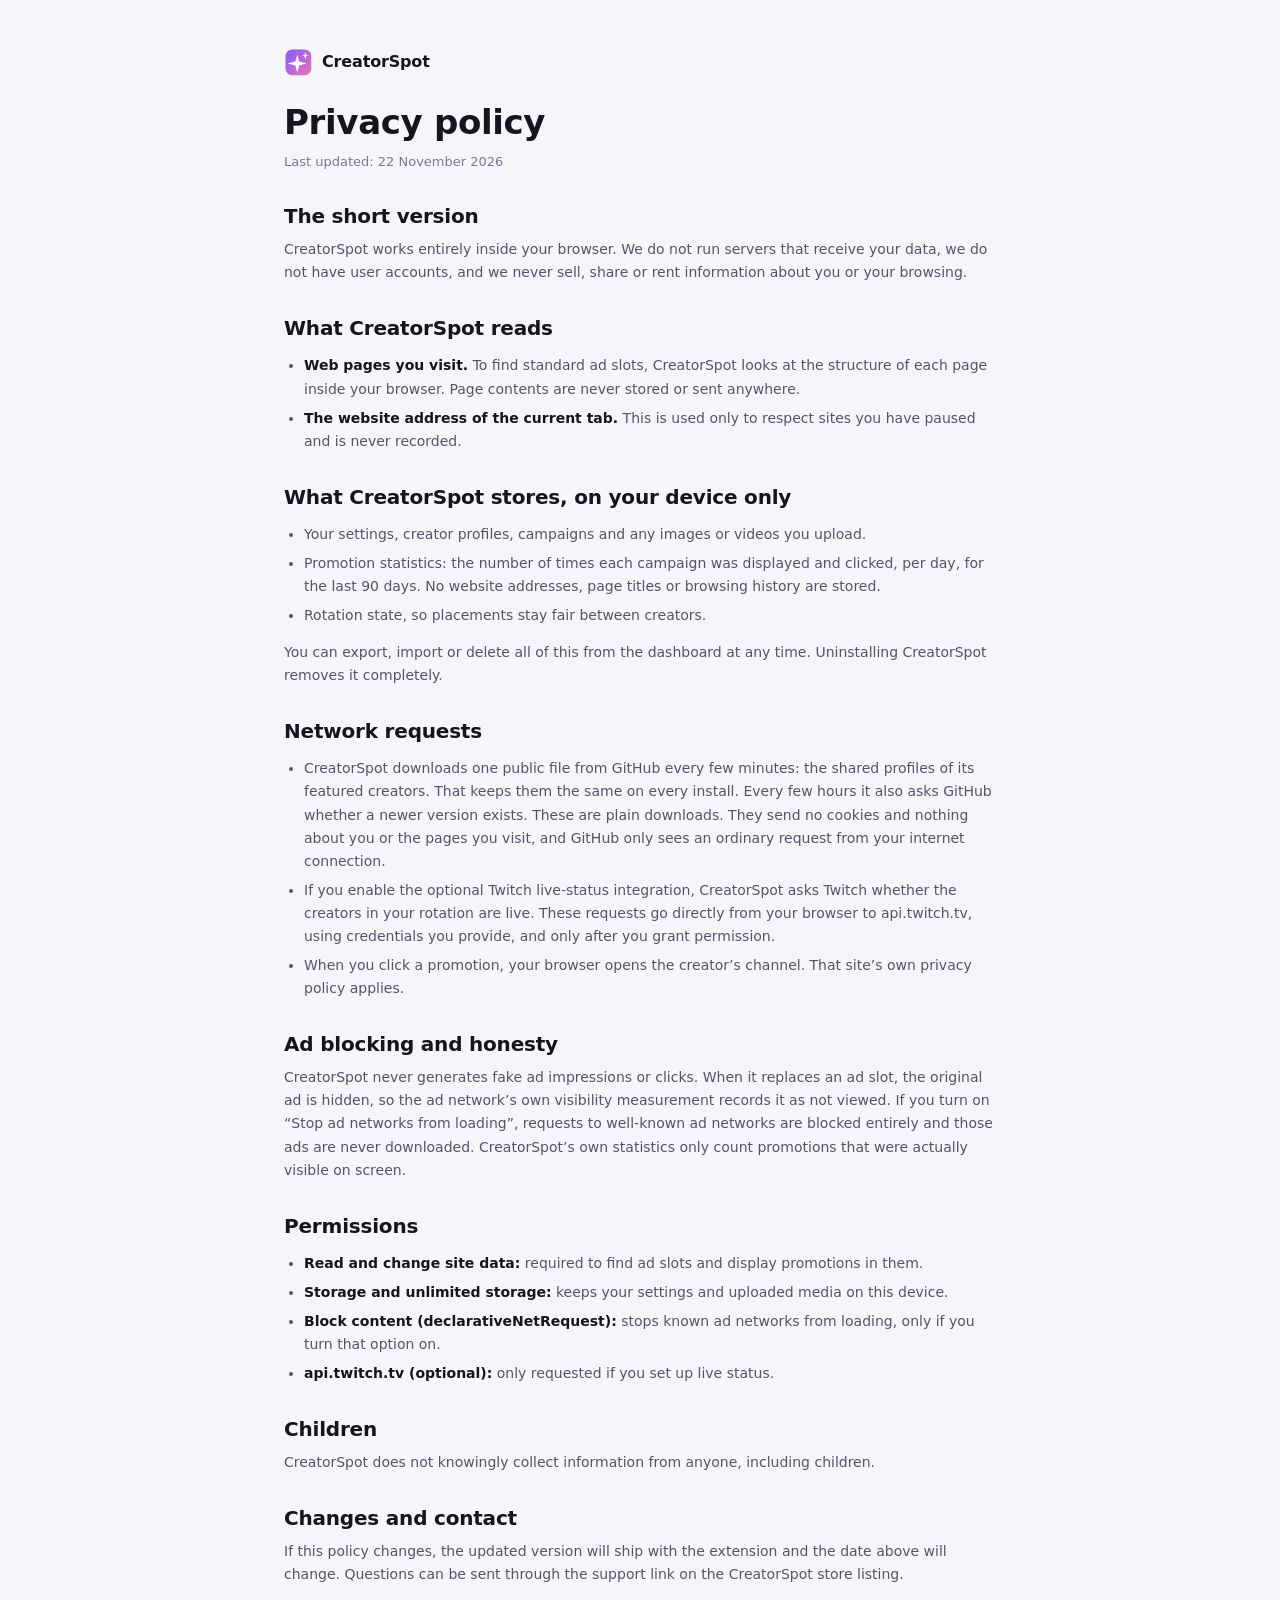
==== extension/privacy.html @ 1a18cbc6 "CreatorSpot 0.1.3: shared profiles from GitHub, update check, download link Featured creator profile" ====
<!doctype html>
<html lang="en">
<head>
<meta charset="utf-8">
<meta name="viewport" content="width=device-width, initial-scale=1">
<title>Privacy policy · CreatorSpot</title>
<link rel="icon" href="icons/icon32.png">
<link rel="stylesheet" href="ui/design.css">
<style>
  main { max-width: 760px; margin: 0 auto; padding: 48px 24px 80px; }
  h1 { margin: 20px 0 8px; }
  h2 { font-size: var(--t-xl); margin: 32px 0 10px; }
  p, li { color: var(--text-2); line-height: 1.65; }
  ul { padding-left: 20px; }
  li { margin-bottom: 6px; }
  strong { color: var(--text); }
</style>
</head>
<body>
<main>
  <span class="logo"><img src="icons/icon48.png" alt="">CreatorSpot</span>
  <h1>Privacy policy</h1>
  <p class="subtle">Last updated: 22 November 2026</p>

  <h2>The short version</h2>
  <p>CreatorSpot works entirely inside your browser. We do not run servers that receive your data, we do not have user accounts, and we never sell, share or rent information about you or your browsing.</p>

  <h2>What CreatorSpot reads</h2>
  <ul>
    <li><strong>Web pages you visit.</strong> To find standard ad slots, CreatorSpot looks at the structure of each page inside your browser. Page contents are never stored or sent anywhere.</li>
    <li><strong>The website address of the current tab.</strong> This is used only to respect sites you have paused and is never recorded.</li>
  </ul>

  <h2>What CreatorSpot stores, on your device only</h2>
  <ul>
    <li>Your settings, creator profiles, campaigns and any images or videos you upload.</li>
    <li>Promotion statistics: the number of times each campaign was displayed and clicked, per day, for the last 90 days. No website addresses, page titles or browsing history are stored.</li>
    <li>Rotation state, so placements stay fair between creators.</li>
  </ul>
  <p>You can export, import or delete all of this from the dashboard at any time. Uninstalling CreatorSpot removes it completely.</p>

  <h2>Network requests</h2>
  <ul>
    <li>CreatorSpot downloads one public file from GitHub every few minutes: the shared profiles of its featured creators. That keeps them the same on every install. Every few hours it also asks GitHub whether a newer version exists. These are plain downloads. They send no cookies and nothing about you or the pages you visit, and GitHub only sees an ordinary request from your internet connection.</li>
    <li>If you enable the optional Twitch live-status integration, CreatorSpot asks Twitch whether the creators in your rotation are live. These requests go directly from your browser to api.twitch.tv, using credentials you provide, and only after you grant permission.</li>
    <li>When you click a promotion, your browser opens the creator’s channel. That site’s own privacy policy applies.</li>
  </ul>

  <h2>Ad blocking and honesty</h2>
  <p>CreatorSpot never generates fake ad impressions or clicks. When it replaces an ad slot, the original ad is hidden, so the ad network’s own visibility measurement records it as not viewed. If you turn on “Stop ad networks from loading”, requests to well-known ad networks are blocked entirely and those ads are never downloaded. CreatorSpot’s own statistics only count promotions that were actually visible on screen.</p>

  <h2>Permissions</h2>
  <ul>
    <li><strong>Read and change site data:</strong> required to find ad slots and display promotions in them.</li>
    <li><strong>Storage and unlimited storage:</strong> keeps your settings and uploaded media on this device.</li>
    <li><strong>Block content (declarativeNetRequest):</strong> stops known ad networks from loading, only if you turn that option on.</li>
    <li><strong>api.twitch.tv (optional):</strong> only requested if you set up live status.</li>
  </ul>

  <h2>Children</h2>
  <p>CreatorSpot does not knowingly collect information from anyone, including children.</p>

  <h2>Changes and contact</h2>
  <p>If this policy changes, the updated version will ship with the extension and the date above will change. Questions can be sent through the support link on the CreatorSpot store listing.</p>
</main>
<script src="lib/core.js"></script>
<script src="ui/theme-init.js"></script>
</body>
</html>
---- extension/ui/design.css ----
/* CreatorSpot design system: tokens + components shared by the popup, dashboard and onboarding. */
:root {
  --font: Inter, "Segoe UI Variable Text", "Segoe UI", -apple-system, BlinkMacSystemFont, "Helvetica Neue", Roboto, system-ui, sans-serif;
  --font-display: Inter, "Segoe UI Variable Display", "Segoe UI", -apple-system, BlinkMacSystemFont, system-ui, sans-serif;

  --brand: #7C5CFF;
  --brand-2: #F472B6;
  --brand-grad: linear-gradient(135deg, #7C5CFF 0%, #B26BF0 55%, #F472B6 100%);
  --ok: #16A34A;
  --warn: #D97706;
  --danger: #DC2626;

  --r-sm: 8px;
  --r-md: 12px;
  --r-lg: 16px;
  --r-xl: 22px;

  --s1: 4px; --s2: 8px; --s3: 12px; --s4: 16px; --s5: 20px; --s6: 24px; --s8: 32px; --s10: 40px;

  --t-xs: 12px; --t-sm: 13px; --t-md: 14px; --t-lg: 16px; --t-xl: 20px; --t-2xl: 26px; --t-3xl: 34px;

  --bg: #F6F6FA;
  --surface: #FFFFFF;
  --surface-2: #F1F0F7;
  --border: #E4E2EE;
  --text: #15141F;
  --text-2: #55536A;
  --text-3: #7A7890;
  --brand-ink: #5B3FE0;
  --brand-soft: #EEEAFF;
  --shadow: 0 1px 2px rgba(20, 16, 50, .06), 0 8px 24px -12px rgba(20, 16, 50, .18);
  --focus: 0 0 0 3px rgba(124, 92, 255, .35);
  color-scheme: light;
}
:root[data-theme="dark"] {
  --bg: #0D0D14;
  --surface: #16161F;
  --surface-2: #1E1E2A;
  --border: #2A2A39;
  --text: #F3F2FA;
  --text-2: #B4B2C6;
  --text-3: #8C8AA2;
  --brand-ink: #B7A6FF;
  --brand-soft: #241D45;
  --shadow: 0 1px 2px rgba(0, 0, 0, .3), 0 10px 30px -12px rgba(0, 0, 0, .6);
  color-scheme: dark;
}

* { box-sizing: border-box; }
html, body { margin: 0; }
body { font: 400 var(--t-md)/1.5 var(--font); color: var(--text); background: var(--bg); -webkit-font-smoothing: antialiased; }
h1, h2, h3, h4 { font-family: var(--font-display); margin: 0; line-height: 1.2; letter-spacing: -.01em; }
h1 { font-size: var(--t-3xl); font-weight: 800; }
h2 { font-size: var(--t-2xl); font-weight: 750; }
h3 { font-size: var(--t-lg); font-weight: 700; }
p { margin: 0; }
a { color: var(--brand-ink); }
.muted { color: var(--text-2); }
.subtle { color: var(--text-3); font-size: var(--t-sm); }
.grad-text { background: var(--brand-grad); -webkit-background-clip: text; background-clip: text; color: transparent; }
:focus-visible { outline: none; box-shadow: var(--focus); }

/* Layout helpers */
.row { display: flex; align-items: center; gap: var(--s3); }
.row.between { justify-content: space-between; }
.row.wrap { flex-wrap: wrap; }
.stack { display: flex; flex-direction: column; gap: var(--s3); }
.stack.lg { gap: var(--s5); }
.grid { display: grid; gap: var(--s4); }
.grow { flex: 1; min-width: 0; }
.hidden { display: none !important; }

/* Brand */
.logo { display: inline-flex; align-items: center; gap: 10px; font: 800 var(--t-lg)/1 var(--font-display); letter-spacing: -.01em; color: var(--text); text-decoration: none; }
.logo img { width: 28px; height: 28px; border-radius: 8px; }

/* Cards */
.card { background: var(--surface); border: 1px solid var(--border); border-radius: var(--r-lg); padding: var(--s5); box-shadow: var(--shadow); }
.card.flat { box-shadow: none; }
.card-title { display: flex; align-items: center; justify-content: space-between; gap: var(--s3); margin-bottom: var(--s4); }

/* Buttons */
.btn { appearance: none; border: 1px solid var(--border); background: var(--surface); color: var(--text); font: 600 var(--t-md)/1 var(--font);
  padding: 10px 16px; border-radius: 10px; cursor: pointer; display: inline-flex; align-items: center; justify-content: center; gap: 8px;
  text-decoration: none; white-space: nowrap; transition: background .15s, border-color .15s, transform .1s, filter .15s; }
.btn:hover { background: var(--surface-2); }
.btn:active { transform: translateY(1px); }
.btn:disabled { opacity: .5; cursor: not-allowed; }
.btn.primary { background: var(--brand-grad); color: #fff; border-color: transparent; box-shadow: 0 6px 16px -8px rgba(124, 92, 255, .8); }
.btn.primary:hover { filter: brightness(1.06); }
.btn.ghost { background: transparent; border-color: transparent; }
.btn.ghost:hover { background: var(--surface-2); }
.btn.danger { color: var(--danger); }
.btn.sm { padding: 7px 12px; font-size: var(--t-sm); border-radius: 8px; }
.btn.icon { padding: 8px; width: 36px; height: 36px; }
.btn svg { width: 16px; height: 16px; flex: none; }

/* Forms */
label.field { display: flex; flex-direction: column; gap: 6px; font-weight: 600; font-size: var(--t-sm); color: var(--text); }
label.field .hint, .hint { font-weight: 400; color: var(--text-3); font-size: var(--t-xs); line-height: 1.4; }
.input, select.input, textarea.input { width: 100%; font: 400 var(--t-md)/1.4 var(--font); color: var(--text); background: var(--surface);
  border: 1px solid var(--border); border-radius: 10px; padding: 10px 12px; transition: border-color .15s, box-shadow .15s; }
.input:focus { outline: none; border-color: var(--brand); box-shadow: var(--focus); }
.input[aria-invalid="true"] { border-color: var(--danger); }
textarea.input { resize: vertical; min-height: 72px; }
input[type="color"].input { padding: 4px; height: 42px; cursor: pointer; }
input[type="range"] { width: 100%; accent-color: var(--brand); }
.error-text { color: var(--danger); font-size: var(--t-xs); font-weight: 500; }

/* Switch */
.switch { position: relative; display: inline-flex; flex: none; width: 44px; height: 26px; }
.switch input { position: absolute; opacity: 0; width: 100%; height: 100%; margin: 0; cursor: pointer; z-index: 1; }
.switch span { position: absolute; inset: 0; border-radius: 999px; background: #C9C7D6; transition: background .2s; }
.switch span::after { content: ""; position: absolute; top: 3px; left: 3px; width: 20px; height: 20px; border-radius: 50%; background: #fff;
  box-shadow: 0 1px 3px rgba(0,0,0,.3); transition: transform .2s cubic-bezier(.2,.8,.2,1); }
.switch input:checked + span { background: var(--brand); }
.switch input:checked + span::after { transform: translateX(18px); }
.switch input:focus-visible + span { box-shadow: var(--focus); }
:root[data-theme="dark"] .switch span { background: #3A3A4C; }
:root[data-theme="dark"] .switch input:checked + span { background: var(--brand); }

.setting { display: flex; align-items: center; justify-content: space-between; gap: var(--s4); padding: var(--s4) 0; border-top: 1px solid var(--border); }
.setting:first-child { border-top: 0; padding-top: 0; }
.setting .title { font-weight: 600; }
.setting .desc { color: var(--text-2); font-size: var(--t-sm); margin-top: 2px; }

/* Segmented control */
.segmented { display: inline-flex; background: var(--surface-2); border: 1px solid var(--border); border-radius: 10px; padding: 3px; gap: 2px; }
.segmented button { appearance: none; border: 0; background: transparent; color: var(--text-2); font: 600 var(--t-sm)/1 var(--font); padding: 8px 12px; border-radius: 7px; cursor: pointer; }
.segmented button[aria-pressed="true"] { background: var(--surface); color: var(--text); box-shadow: 0 1px 3px rgba(0,0,0,.12); }

/* Choice cards (radio-like) */
.choice { position: relative; display: flex; gap: var(--s3); align-items: flex-start; padding: var(--s4); border: 1.5px solid var(--border); border-radius: var(--r-md);
  background: var(--surface); cursor: pointer; transition: border-color .15s, background .15s; text-align: left; font: inherit; color: inherit; width: 100%; }
.choice:hover { border-color: color-mix(in srgb, var(--brand) 50%, var(--border)); }
.choice[aria-checked="true"], .choice.selected { border-color: var(--brand); background: var(--brand-soft); }
.choice .title { font-weight: 700; }
.choice .desc { color: var(--text-2); font-size: var(--t-sm); }
.choice .dot { flex: none; width: 18px; height: 18px; border-radius: 50%; border: 2px solid var(--border); margin-top: 2px; }
.choice[aria-checked="true"] .dot { border: 5px solid var(--brand); }

/* Badges / chips */
.badge { display: inline-flex; align-items: center; gap: 6px; font: 600 var(--t-xs)/1 var(--font); padding: 5px 9px; border-radius: 999px; background: var(--surface-2); color: var(--text-2); white-space: nowrap; }
.stack > .badge { align-self: flex-start; }
.badge.brand { background: var(--brand-soft); color: var(--brand-ink); }
.badge.ok { background: color-mix(in srgb, var(--ok) 14%, transparent); color: var(--ok); }
.badge.warn { background: color-mix(in srgb, var(--warn) 16%, transparent); color: var(--warn); }
.badge .pip { width: 7px; height: 7px; border-radius: 50%; background: currentColor; }

/* Avatars */
.avatar { flex: none; width: 40px; height: 40px; border-radius: 50%; display: grid; place-items: center; color: #fff; font: 800 var(--t-sm)/1 var(--font-display);
  overflow: hidden; background: var(--brand-grad); }
.avatar img { width: 100%; height: 100%; object-fit: cover; }
.avatar.lg { width: 64px; height: 64px; font-size: var(--t-xl); }
.avatar.sm { width: 28px; height: 28px; font-size: 11px; }

/* Tables */
table.table { width: 100%; border-collapse: collapse; font-size: var(--t-sm); }
.table th { text-align: left; font-weight: 600; color: var(--text-3); font-size: var(--t-xs); text-transform: uppercase; letter-spacing: .05em; padding: 10px 12px; border-bottom: 1px solid var(--border); }
.table td { padding: 12px; border-bottom: 1px solid var(--border); vertical-align: middle; }
.table tr:last-child td { border-bottom: 0; }
.table .num { text-align: right; font-variant-numeric: tabular-nums; }

/* Toast */
.toast { position: fixed; left: 50%; bottom: 24px; transform: translate(-50%, 20px); opacity: 0; background: #15141F; color: #fff; padding: 12px 18px;
  border-radius: 12px; font-weight: 600; font-size: var(--t-sm); box-shadow: 0 12px 30px -10px rgba(0,0,0,.5); transition: opacity .2s, transform .2s; z-index: 100; pointer-events: none; }
.toast.show { opacity: 1; transform: translate(-50%, 0); }
.toast.error { background: var(--danger); }

/* Empty state */
.empty { text-align: center; padding: var(--s10) var(--s6); color: var(--text-2); border: 1.5px dashed var(--border); border-radius: var(--r-lg); }
.empty h3 { color: var(--text); margin-bottom: 6px; }

/* Dialog */
dialog.modal { border: 0; padding: 0; border-radius: var(--r-xl); background: var(--surface); color: var(--text); box-shadow: 0 30px 80px -20px rgba(0,0,0,.5);
  width: min(920px, calc(100vw - 32px)); max-height: calc(100vh - 48px); }
dialog.modal::backdrop { background: rgba(10, 8, 25, .55); backdrop-filter: blur(3px); }
.modal-head { display: flex; align-items: center; justify-content: space-between; padding: var(--s5) var(--s6); border-bottom: 1px solid var(--border); position: sticky; top: 0; background: var(--surface); z-index: 2; }
.modal-body { padding: var(--s6); }
.modal-foot { display: flex; justify-content: flex-end; gap: var(--s3); padding: var(--s4) var(--s6); border-top: 1px solid var(--border); position: sticky; bottom: 0; background: var(--surface); }

@media (prefers-reduced-motion: reduce) { * { transition: none !important; animation: none !important; } }
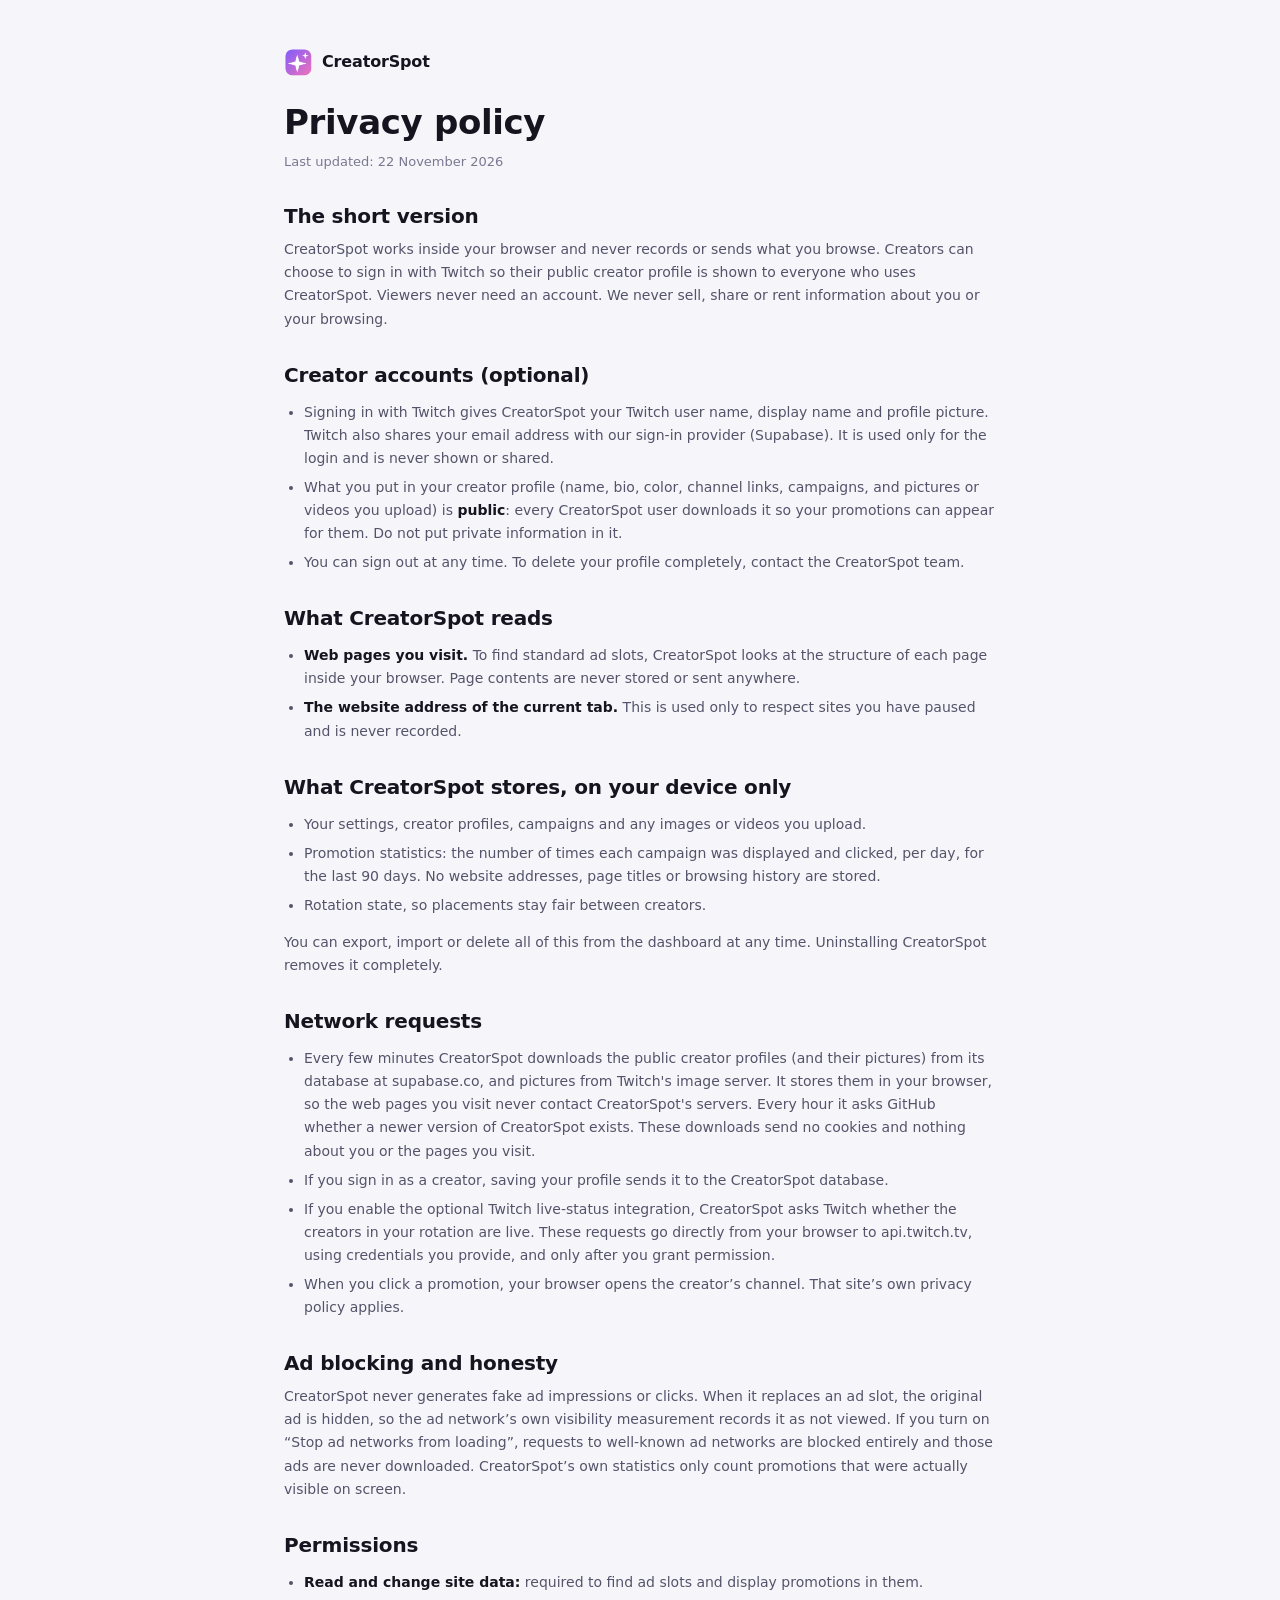
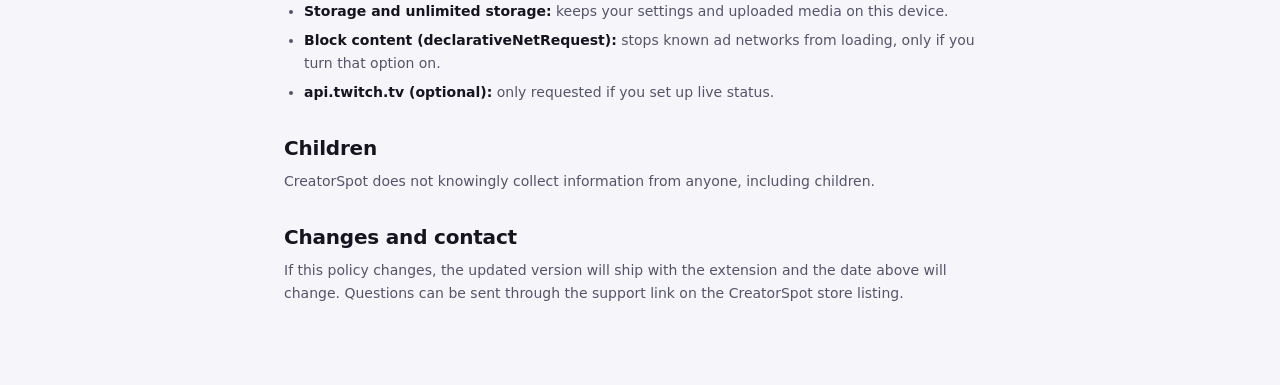
==== commit 481884fe: "CreatorSpot 0.2.0: creator accounts with Sign in with Twitch Creators sign in with Twitch from the d" ====
--- a/extension/privacy.html
+++ b/extension/privacy.html
@@ -23,7 +23,14 @@
   <p class="subtle">Last updated: 22 November 2026</p>
 
   <h2>The short version</h2>
-  <p>CreatorSpot works entirely inside your browser. We do not run servers that receive your data, we do not have user accounts, and we never sell, share or rent information about you or your browsing.</p>
+  <p>CreatorSpot works inside your browser and never records or sends what you browse. Creators can choose to sign in with Twitch so their public creator profile is shown to everyone who uses CreatorSpot. Viewers never need an account. We never sell, share or rent information about you or your browsing.</p>
+
+  <h2>Creator accounts (optional)</h2>
+  <ul>
+    <li>Signing in with Twitch gives CreatorSpot your Twitch user name, display name and profile picture. Twitch also shares your email address with our sign-in provider (Supabase). It is used only for the login and is never shown or shared.</li>
+    <li>What you put in your creator profile (name, bio, color, channel links, campaigns, and pictures or videos you upload) is <strong>public</strong>: every CreatorSpot user downloads it so your promotions can appear for them. Do not put private information in it.</li>
+    <li>You can sign out at any time. To delete your profile completely, contact the CreatorSpot team.</li>
+  </ul>
 
   <h2>What CreatorSpot reads</h2>
   <ul>
@@ -41,7 +48,8 @@
 
   <h2>Network requests</h2>
   <ul>
-    <li>CreatorSpot downloads one public file from GitHub every few minutes: the shared profiles of its featured creators. That keeps them the same on every install. Every few hours it also asks GitHub whether a newer version exists. These are plain downloads. They send no cookies and nothing about you or the pages you visit, and GitHub only sees an ordinary request from your internet connection.</li>
+    <li>Every few minutes CreatorSpot downloads the public creator profiles (and their pictures) from its database at supabase.co, and pictures from Twitch's image server. It stores them in your browser, so the web pages you visit never contact CreatorSpot's servers. Every hour it asks GitHub whether a newer version of CreatorSpot exists. These downloads send no cookies and nothing about you or the pages you visit.</li>
+    <li>If you sign in as a creator, saving your profile sends it to the CreatorSpot database.</li>
     <li>If you enable the optional Twitch live-status integration, CreatorSpot asks Twitch whether the creators in your rotation are live. These requests go directly from your browser to api.twitch.tv, using credentials you provide, and only after you grant permission.</li>
     <li>When you click a promotion, your browser opens the creator’s channel. That site’s own privacy policy applies.</li>
   </ul>
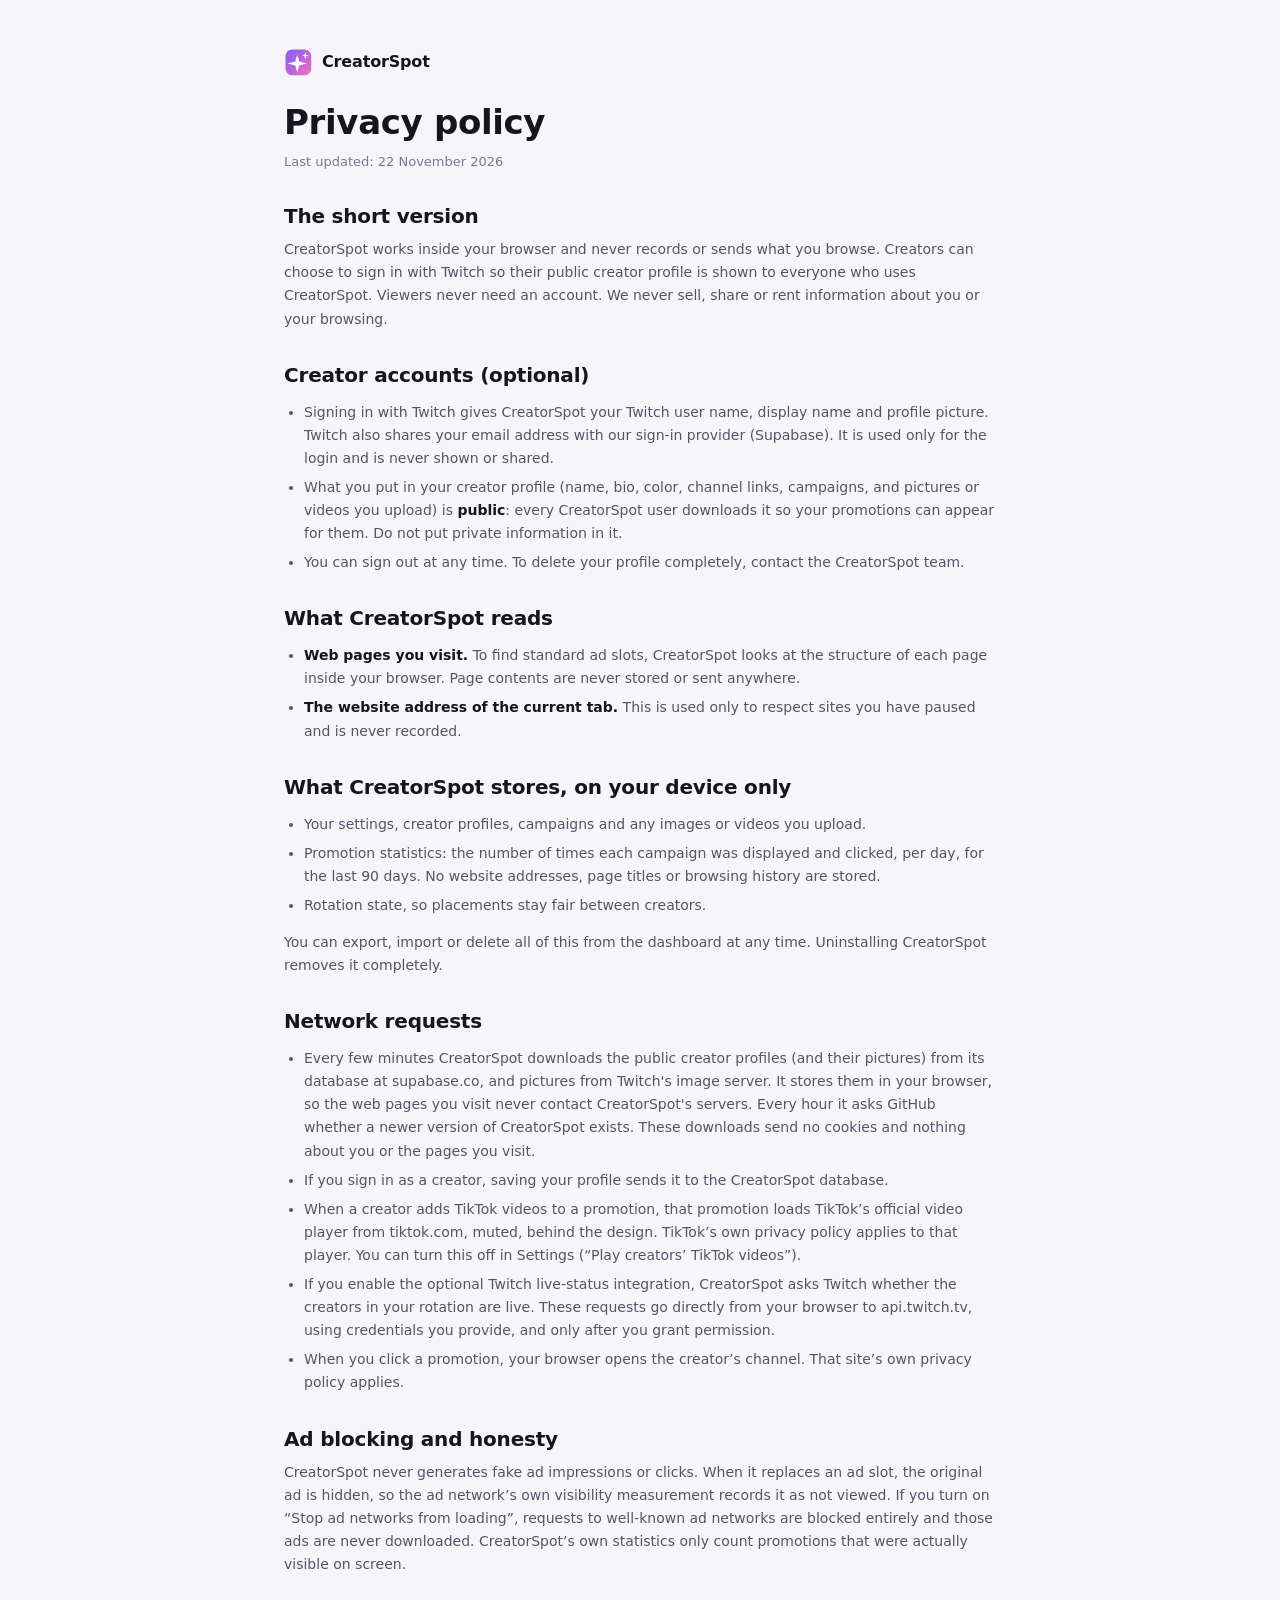
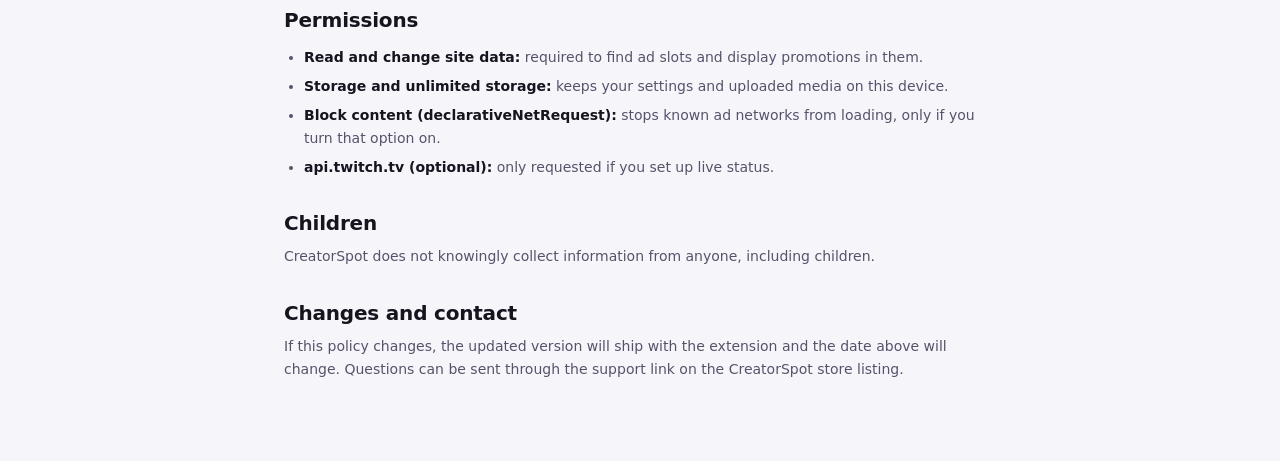
==== commit 37eb4ff8: "CreatorSpot 0.2.5: TikTok videos play behind promos; updates arrive within minutes - Campaigns can l" ====
--- a/extension/privacy.html
+++ b/extension/privacy.html
@@ -50,6 +50,7 @@
   <ul>
     <li>Every few minutes CreatorSpot downloads the public creator profiles (and their pictures) from its database at supabase.co, and pictures from Twitch's image server. It stores them in your browser, so the web pages you visit never contact CreatorSpot's servers. Every hour it asks GitHub whether a newer version of CreatorSpot exists. These downloads send no cookies and nothing about you or the pages you visit.</li>
     <li>If you sign in as a creator, saving your profile sends it to the CreatorSpot database.</li>
+    <li>When a creator adds TikTok videos to a promotion, that promotion loads TikTok’s official video player from tiktok.com, muted, behind the design. TikTok’s own privacy policy applies to that player. You can turn this off in Settings (“Play creators’ TikTok videos”).</li>
     <li>If you enable the optional Twitch live-status integration, CreatorSpot asks Twitch whether the creators in your rotation are live. These requests go directly from your browser to api.twitch.tv, using credentials you provide, and only after you grant permission.</li>
     <li>When you click a promotion, your browser opens the creator’s channel. That site’s own privacy policy applies.</li>
   </ul>
